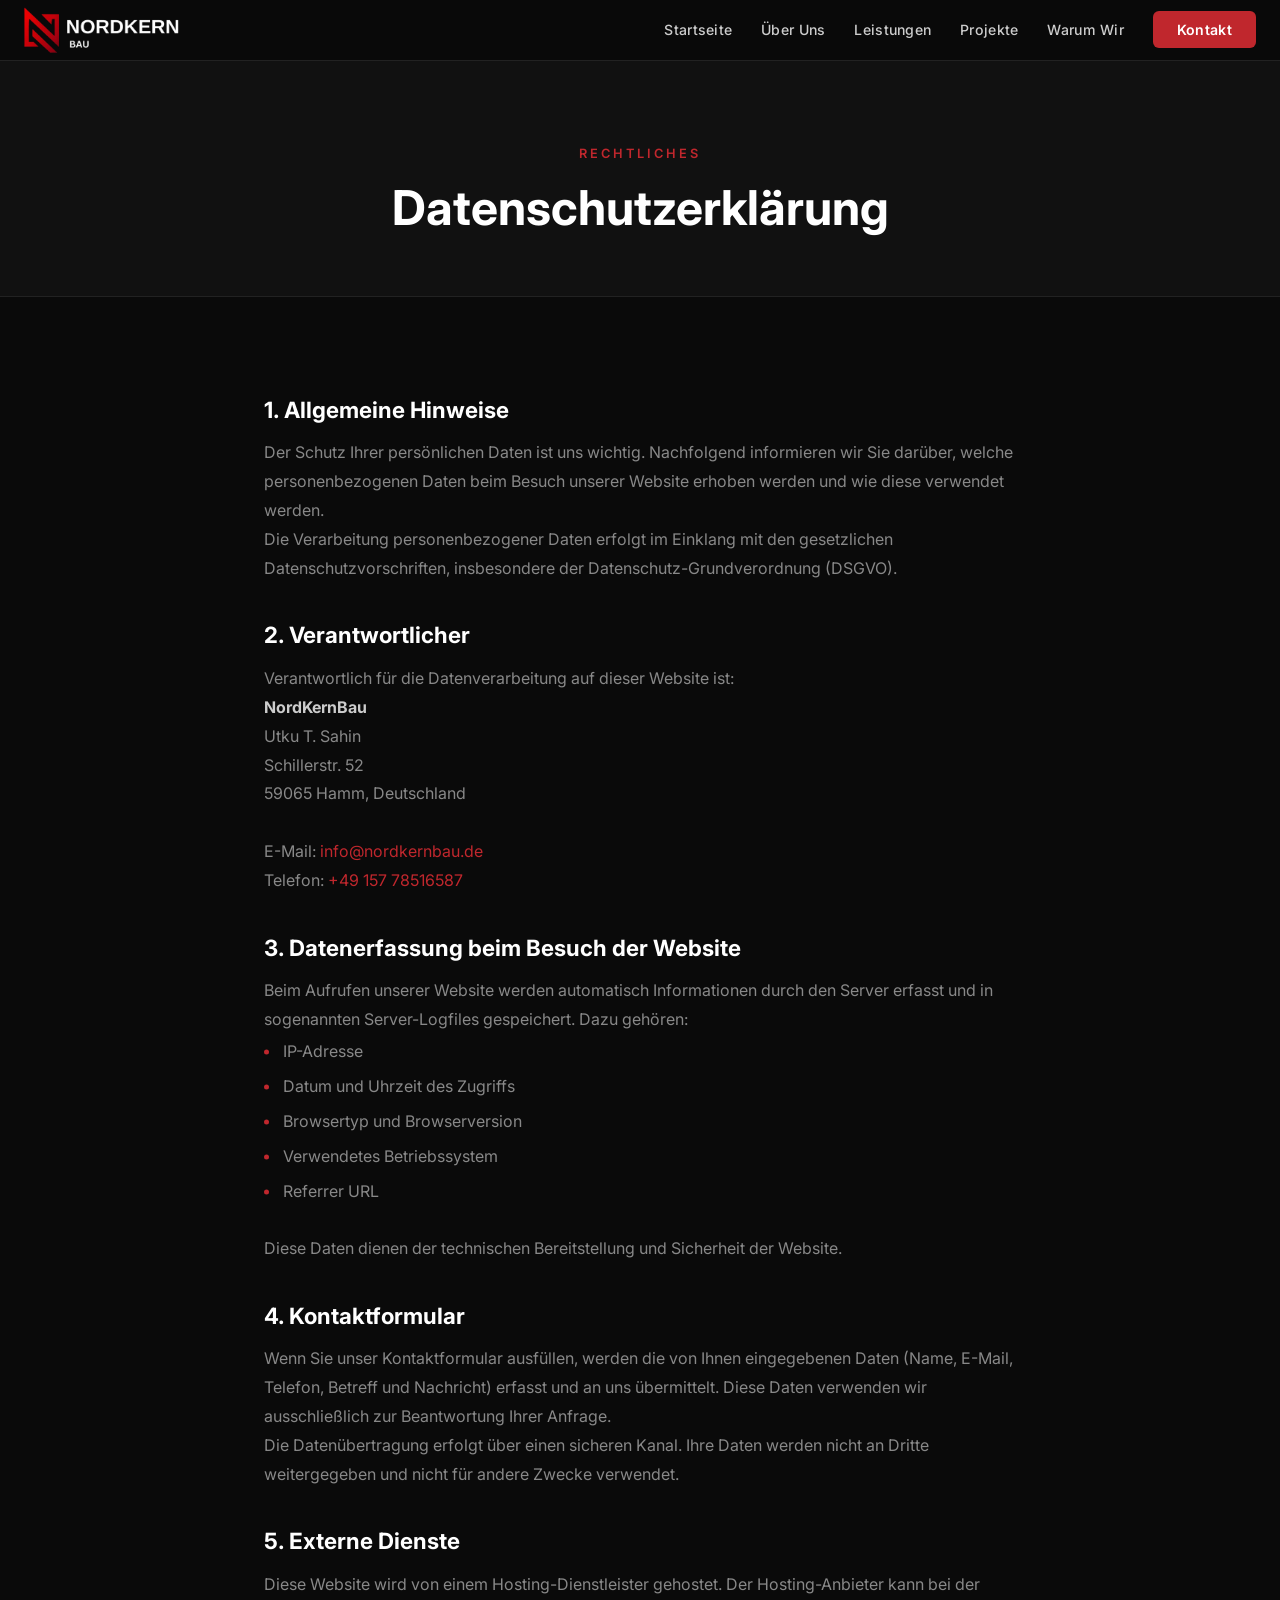
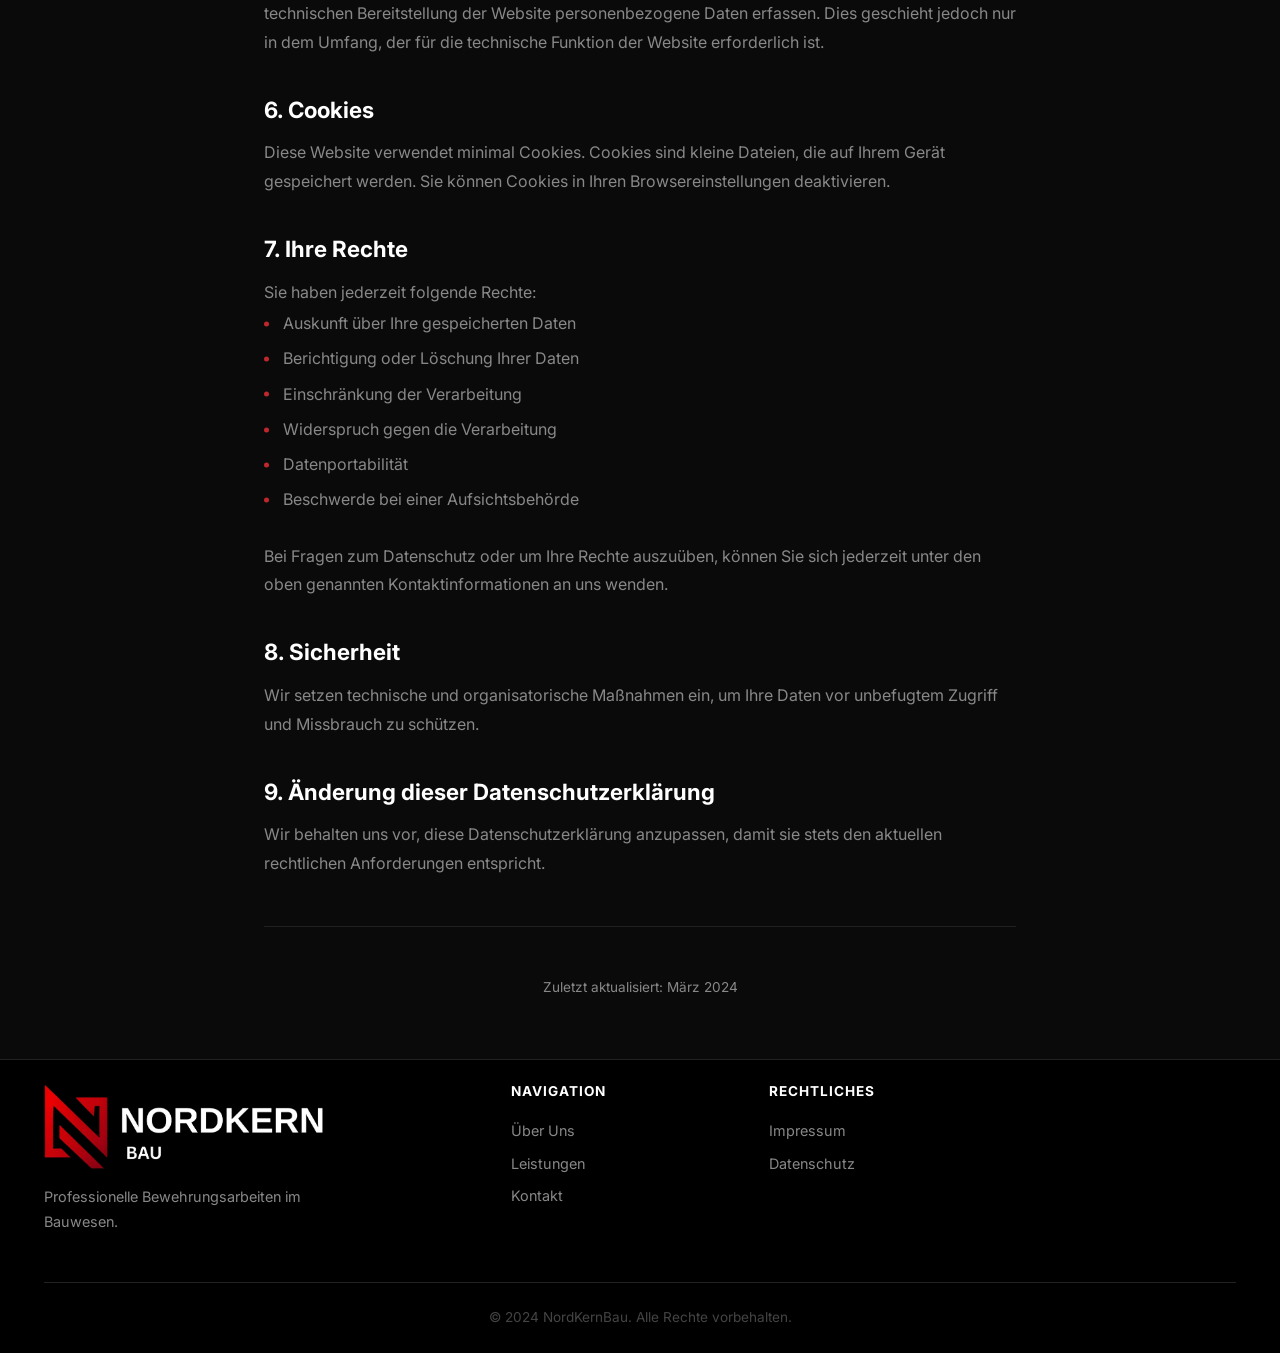
==== datenschutz/index.html @ f7726feb "Fix routing on sub-pages, add logo card to Warum Wir section Co-Authored-By: Claude Opus 4.6 (1M con" ====
<!DOCTYPE html>
<html lang="de">
<head>
    <meta charset="UTF-8">
    <meta name="viewport" content="width=device-width, initial-scale=1.0">
    <title>Datenschutzerklärung - NordKernBau</title>
    <link rel="icon" type="image/png" href="../favicon.png">
    <link rel="apple-touch-icon" href="../favicon.png">
    <link rel="stylesheet" href="../style.css?v=7">
    <link rel="preconnect" href="https://fonts.googleapis.com">
    <link rel="preconnect" href="https://fonts.gstatic.com" crossorigin>
    <link href="https://fonts.googleapis.com/css2?family=Inter:wght@300;400;500;600;700;800&display=swap" rel="stylesheet">
</head>
<body>
    <nav class="navbar scrolled" id="navbar">
        <div class="container">
            <div class="navbar-brand">
                <a href="../"><img src="../logo.png" alt="NordKernBau Logo"></a>
            </div>
            <ul class="nav-menu" id="navMenu">
                <li><a href="../#hero">Startseite</a></li>
                <li><a href="../#about">Über Uns</a></li>
                <li><a href="../#services">Leistungen</a></li>
                <li><a href="../#gallery">Projekte</a></li>
                <li><a href="../#why-us">Warum Wir</a></li>
                <li><a href="../kontakt/" class="nav-cta">Kontakt</a></li>
            </ul>
            <div class="hamburger" id="hamburger">
                <span></span>
                <span></span>
                <span></span>
            </div>
        </div>
    </nav>

    <section class="legal-hero">
        <div class="container">
            <span class="section-tag">Rechtliches</span>
            <h1>Datenschutzerklärung</h1>
        </div>
    </section>

    <section class="legal-content">
        <div class="container">
            <h2>1. Allgemeine Hinweise</h2>
            <p>
                Der Schutz Ihrer persönlichen Daten ist uns wichtig. Nachfolgend informieren wir Sie darüber,
                welche personenbezogenen Daten beim Besuch unserer Website erhoben werden und wie diese verwendet werden.
            </p>
            <p>
                Die Verarbeitung personenbezogener Daten erfolgt im Einklang mit den gesetzlichen Datenschutzvorschriften,
                insbesondere der Datenschutz-Grundverordnung (DSGVO).
            </p>

            <h2>2. Verantwortlicher</h2>
            <p>
                Verantwortlich für die Datenverarbeitung auf dieser Website ist:
            </p>
            <p>
                <strong>NordKernBau</strong><br>
                Utku T. Sahin<br>
                Schillerstr. 52<br>
                59065 Hamm, Deutschland<br><br>
                E-Mail: <a href="mailto:info@nordkernbau.de">info@nordkernbau.de</a><br>
                Telefon: <a href="tel:+4915778516587">+49 157 78516587</a>
            </p>

            <h2>3. Datenerfassung beim Besuch der Website</h2>
            <p>
                Beim Aufrufen unserer Website werden automatisch Informationen durch den Server erfasst
                und in sogenannten Server-Logfiles gespeichert. Dazu gehören:
            </p>
            <ul>
                <li>IP-Adresse</li>
                <li>Datum und Uhrzeit des Zugriffs</li>
                <li>Browsertyp und Browserversion</li>
                <li>Verwendetes Betriebssystem</li>
                <li>Referrer URL</li>
            </ul>
            <p>Diese Daten dienen der technischen Bereitstellung und Sicherheit der Website.</p>

            <h2>4. Kontaktformular</h2>
            <p>
                Wenn Sie unser Kontaktformular ausfüllen, werden die von Ihnen eingegebenen Daten
                (Name, E-Mail, Telefon, Betreff und Nachricht) erfasst und an uns übermittelt.
                Diese Daten verwenden wir ausschließlich zur Beantwortung Ihrer Anfrage.
            </p>
            <p>
                Die Datenübertragung erfolgt über einen sicheren Kanal. Ihre Daten werden nicht an
                Dritte weitergegeben und nicht für andere Zwecke verwendet.
            </p>

            <h2>5. Externe Dienste</h2>
            <p>
                Diese Website wird von einem Hosting-Dienstleister gehostet. Der Hosting-Anbieter kann
                bei der technischen Bereitstellung der Website personenbezogene Daten erfassen. Dies
                geschieht jedoch nur in dem Umfang, der für die technische Funktion der Website erforderlich ist.
            </p>

            <h2>6. Cookies</h2>
            <p>
                Diese Website verwendet minimal Cookies. Cookies sind kleine Dateien, die auf Ihrem Gerät
                gespeichert werden. Sie können Cookies in Ihren Browsereinstellungen deaktivieren.
            </p>

            <h2>7. Ihre Rechte</h2>
            <p>Sie haben jederzeit folgende Rechte:</p>
            <ul>
                <li>Auskunft über Ihre gespeicherten Daten</li>
                <li>Berichtigung oder Löschung Ihrer Daten</li>
                <li>Einschränkung der Verarbeitung</li>
                <li>Widerspruch gegen die Verarbeitung</li>
                <li>Datenportabilität</li>
                <li>Beschwerde bei einer Aufsichtsbehörde</li>
            </ul>
            <p>
                Bei Fragen zum Datenschutz oder um Ihre Rechte auszuüben, können Sie sich jederzeit
                unter den oben genannten Kontaktinformationen an uns wenden.
            </p>

            <h2>8. Sicherheit</h2>
            <p>
                Wir setzen technische und organisatorische Maßnahmen ein, um Ihre Daten vor unbefugtem
                Zugriff und Missbrauch zu schützen.
            </p>

            <h2>9. Änderung dieser Datenschutzerklärung</h2>
            <p>
                Wir behalten uns vor, diese Datenschutzerklärung anzupassen, damit sie stets den aktuellen
                rechtlichen Anforderungen entspricht.
            </p>

            <hr class="legal-divider">
            <p style="text-align:center;font-size:0.85rem;">Zuletzt aktualisiert: März 2024</p>
        </div>
    </section>

    <footer class="footer">
        <div class="container">
            <div class="footer-content">
                <div class="footer-section footer-brand">
                    <img src="../logo.png" alt="NordKernBau Logo" class="footer-logo">
                    <p>Professionelle Bewehrungsarbeiten im Bauwesen.</p>
                </div>
                <div class="footer-section">
                    <h4>Navigation</h4>
                    <ul>
                        <li><a href="index.html#about">Über Uns</a></li>
                        <li><a href="index.html#services">Leistungen</a></li>
                        <li><a href="../kontakt/">Kontakt</a></li>
                    </ul>
                </div>
                <div class="footer-section">
                    <h4>Rechtliches</h4>
                    <ul>
                        <li><a href="../impressum/">Impressum</a></li>
                        <li><a href="../datenschutz/">Datenschutz</a></li>
                    </ul>
                </div>
            </div>
            <div class="footer-bottom">
                <p>&copy; 2024 NordKernBau. Alle Rechte vorbehalten.</p>
            </div>
        </div>
    </footer>
    <script src="../script.js"></script>
</body>
</html>
---- style.css ----
/* ===== Reset & Base ===== */
*, *::before, *::after {
    margin: 0;
    padding: 0;
    box-sizing: border-box;
}

:root {
    --red: #c0272d;
    --red-light: #e63946;
    --red-dark: #8b1a1e;
    --black: #000000;
    --bg: #0a0a0a;
    --bg-2: #111111;
    --bg-3: #161616;
    --bg-card: #1a1a1a;
    --border: #222222;
    --white: #ffffff;
    --gray-100: #f0f0f0;
    --gray-300: #cccccc;
    --gray-500: #888888;
    --gray-700: #444444;
}

html {
    scroll-behavior: smooth;
}

body {
    font-family: 'Inter', -apple-system, BlinkMacSystemFont, 'Segoe UI', sans-serif;
    line-height: 1.6;
    color: var(--gray-300);
    background-color: var(--bg);
    overflow-x: hidden;
}

img {
    max-width: 100%;
    display: block;
}

a {
    color: inherit;
    text-decoration: none;
}

/* ===== Container ===== */
.container {
    max-width: 1240px;
    margin: 0 auto;
    padding: 0 24px;
}

/* ===== Typography ===== */
h1, h2, h3, h4 {
    color: var(--white);
    line-height: 1.15;
    font-weight: 700;
}

h2 {
    font-size: clamp(2rem, 4vw, 3rem);
    margin-bottom: 1.5rem;
}

.section-tag {
    display: inline-block;
    font-size: 0.8rem;
    font-weight: 600;
    letter-spacing: 3px;
    text-transform: uppercase;
    color: var(--red);
    margin-bottom: 1rem;
}

.section-header {
    text-align: center;
    margin-bottom: 4rem;
}

.section-desc {
    color: var(--gray-500);
    font-size: 1.1rem;
    max-width: 550px;
    margin: 0 auto;
}

/* ===== Navbar ===== */
.navbar {
    position: fixed;
    top: 0;
    left: 0;
    right: 0;
    z-index: 1000;
    background: rgba(10, 10, 10, 0.85);
    backdrop-filter: blur(20px);
    -webkit-backdrop-filter: blur(20px);
    border-bottom: 1px solid transparent;
    transition: all 0.4s ease;
}

.navbar.scrolled {
    border-bottom-color: var(--border);
    background: rgba(10, 10, 10, 0.95);
}

.navbar .container {
    display: flex;
    justify-content: space-between;
    align-items: center;
    height: 60px;
    max-width: 100%;
    padding: 0 24px;
}

.navbar-brand {
    flex-shrink: 0;
    display: flex;
    align-items: center;
}

.navbar-brand img {
    height: 47px !important;
    width: auto !important;
    max-width: none !important;
    max-height: none !important;
    object-fit: contain;
}

.nav-menu {
    display: flex;
    list-style: none;
    align-items: center;
    gap: 1.8rem;
    margin-left: auto;
}

.nav-menu a {
    font-size: 0.88rem;
    font-weight: 500;
    color: var(--gray-300);
    transition: color 0.3s;
    letter-spacing: 0.3px;
}

.nav-menu a:hover {
    color: var(--white);
}

.nav-cta {
    background: var(--red);
    color: var(--white) !important;
    padding: 10px 24px;
    border-radius: 6px;
    font-weight: 600 !important;
    transition: background 0.3s, transform 0.3s !important;
}

.nav-cta:hover {
    background: var(--red-light) !important;
    transform: translateY(-1px);
}

.hamburger {
    display: none;
    flex-direction: column;
    cursor: pointer;
    gap: 6px;
}

.hamburger span {
    width: 24px;
    height: 2px;
    background: var(--white);
    transition: 0.3s;
}

/* ===== Hero ===== */
.hero {
    position: relative;
    height: calc(100vh - 60px);
    margin-top: 60px;
    min-height: 640px;
    display: flex;
    align-items: center;
    overflow: hidden;
}

.hero-bg {
    position: absolute;
    inset: 0;
    z-index: 0;
}

.hero-bg .hero-img {
    width: 100%;
    height: 100%;
    object-fit: cover;
    object-position: center 25%;
}

.hero-overlay {
    position: absolute;
    inset: 0;
    background: linear-gradient(135deg, rgba(0,0,0,0.85) 0%, rgba(0,0,0,0.5) 50%, rgba(0,0,0,0.7) 100%);
}

.hero .container {
    position: relative;
    z-index: 2;
}

.hero-content {
    max-width: 680px;
}

.hero-badge {
    display: inline-block;
    font-size: 0.78rem;
    font-weight: 600;
    letter-spacing: 3px;
    text-transform: uppercase;
    color: var(--red);
    margin-bottom: 1.5rem;
    padding: 8px 16px;
    border: 1px solid rgba(192, 39, 45, 0.3);
    border-radius: 4px;
}

.hero-title {
    font-size: clamp(2.8rem, 6vw, 5rem);
    font-weight: 800;
    color: var(--white);
    margin-bottom: 1.5rem;
    line-height: 1.05;
}

.hero-description {
    font-size: 1.15rem;
    color: var(--gray-300);
    margin-bottom: 2.5rem;
    max-width: 520px;
    line-height: 1.7;
}

.hero-actions {
    display: flex;
    gap: 1rem;
    flex-wrap: wrap;
}

.hero-scroll {
    position: absolute;
    bottom: 40px;
    left: 50%;
    transform: translateX(-50%);
    z-index: 2;
    display: flex;
    flex-direction: column;
    align-items: center;
    gap: 8px;
}

.hero-scroll span {
    font-size: 0.7rem;
    letter-spacing: 2px;
    text-transform: uppercase;
    color: var(--gray-500);
}

.scroll-line {
    width: 1px;
    height: 50px;
    background: linear-gradient(to bottom, var(--red), transparent);
    animation: scrollPulse 2s ease-in-out infinite;
}

@keyframes scrollPulse {
    0%, 100% { opacity: 1; height: 50px; }
    50% { opacity: 0.4; height: 30px; }
}

/* ===== Buttons ===== */
.btn {
    display: inline-flex;
    align-items: center;
    justify-content: center;
    padding: 14px 32px;
    border-radius: 6px;
    font-weight: 600;
    font-size: 0.95rem;
    cursor: pointer;
    transition: all 0.3s ease;
    border: none;
    letter-spacing: 0.3px;
}

.btn-primary {
    background: var(--red);
    color: var(--white);
}

.btn-primary:hover {
    background: var(--red-light);
    transform: translateY(-2px);
    box-shadow: 0 8px 30px rgba(192, 39, 45, 0.35);
}

.btn-outline {
    background: transparent;
    color: var(--white);
    border: 1px solid var(--gray-700);
}

.btn-outline:hover {
    border-color: var(--white);
    background: rgba(255, 255, 255, 0.05);
    transform: translateY(-2px);
}

/* ===== Stats Bar ===== */
.stats-bar {
    background: var(--bg-2);
    border-top: 1px solid var(--border);
    border-bottom: 1px solid var(--border);
    padding: 3rem 0;
}

.stats-grid {
    display: flex;
    justify-content: center;
    align-items: center;
    gap: 4rem;
}

.stat {
    text-align: center;
}

.stat-number {
    font-size: 2.8rem;
    font-weight: 800;
    color: var(--white);
}

.stat-suffix {
    font-size: 2rem;
    font-weight: 700;
    color: var(--red);
}

.stat-label {
    display: block;
    font-size: 0.85rem;
    color: var(--gray-500);
    margin-top: 0.3rem;
    letter-spacing: 0.5px;
}

.stat-divider {
    width: 1px;
    height: 50px;
    background: var(--border);
}

/* ===== About ===== */
.about {
    padding: 120px 0;
    background: var(--bg);
}

.about-grid {
    display: grid;
    grid-template-columns: 1fr 1fr;
    gap: 5rem;
    align-items: center;
}

.about-image {
    position: relative;
}

.about-image img {
    width: 100%;
    height: 500px;
    object-fit: cover;
    border-radius: 8px;
}

.about-image-accent {
    position: absolute;
    bottom: -20px;
    right: -20px;
    width: 200px;
    height: 200px;
    border: 2px solid var(--red);
    border-radius: 8px;
    z-index: -1;
}

.about-text h2 {
    text-align: left;
}

.about-text p {
    font-size: 1.05rem;
    color: var(--gray-500);
    margin-bottom: 1.5rem;
    line-height: 1.8;
}

.about-highlights {
    display: flex;
    flex-direction: column;
    gap: 0.8rem;
    margin-top: 2rem;
}

.highlight {
    display: flex;
    align-items: center;
    gap: 12px;
    font-weight: 500;
    color: var(--gray-300);
}

.highlight-icon {
    color: var(--red);
    font-size: 0.7rem;
}

/* ===== Services ===== */
.services {
    padding: 120px 0;
    background: var(--bg-2);
}

.services-grid {
    display: grid;
    grid-template-columns: repeat(auto-fit, minmax(340px, 1fr));
    gap: 1.5rem;
}

.service-card {
    background: var(--bg-card);
    padding: 2.5rem;
    border-radius: 8px;
    border: 1px solid var(--border);
    transition: all 0.4s ease;
    position: relative;
    overflow: hidden;
}

.service-card::before {
    content: '';
    position: absolute;
    top: 0;
    left: 0;
    width: 0;
    height: 3px;
    background: var(--red);
    transition: width 0.4s ease;
}

.service-card:hover::before {
    width: 100%;
}

.service-card:hover {
    transform: translateY(-5px);
    border-color: rgba(192, 39, 45, 0.3);
    box-shadow: 0 20px 40px rgba(0, 0, 0, 0.3);
}

.service-number {
    font-size: 3rem;
    font-weight: 800;
    color: var(--border);
    margin-bottom: 1rem;
    line-height: 1;
}

.service-card h3 {
    font-size: 1.2rem;
    margin-bottom: 1rem;
}

.service-card p {
    color: var(--gray-500);
    font-size: 0.95rem;
    line-height: 1.7;
}

/* ===== Gallery ===== */
.gallery {
    padding: 120px 0;
    background: var(--bg);
}

.gallery-masonry {
    columns: 3;
    column-gap: 16px;
}

.gallery-card {
    break-inside: avoid;
    margin-bottom: 16px;
    cursor: pointer;
    opacity: 0;
    transform: translateY(30px);
    transition: opacity 0.6s ease, transform 0.6s ease;
}

.gallery-card.visible {
    opacity: 1;
    transform: translateY(0);
}

.gallery-card-inner {
    position: relative;
    overflow: hidden;
    border-radius: 10px;
    background: var(--bg-2);
}

.gallery-card-inner img {
    width: 100%;
    height: auto;
    display: block;
    transition: transform 0.6s cubic-bezier(0.25, 0.46, 0.45, 0.94), filter 0.4s ease;
}

.gallery-card:hover .gallery-card-inner img {
    transform: scale(1.08);
    filter: brightness(0.7);
}

.gallery-card-overlay {
    position: absolute;
    inset: 0;
    display: flex;
    align-items: flex-end;
    justify-content: space-between;
    padding: 1.5rem;
    background: linear-gradient(to top, rgba(0,0,0,0.7) 0%, transparent 50%);
    opacity: 0;
    transition: opacity 0.4s ease;
}

.gallery-card:hover .gallery-card-overlay {
    opacity: 1;
}

.gallery-card-content {
    transform: translateY(10px);
    transition: transform 0.4s ease;
}

.gallery-card:hover .gallery-card-content {
    transform: translateY(0);
}

.gallery-card-tag {
    display: inline-block;
    padding: 4px 10px;
    background: var(--accent);
    color: var(--white);
    font-size: 0.7rem;
    font-weight: 600;
    text-transform: uppercase;
    letter-spacing: 0.05em;
    border-radius: 4px;
    margin-bottom: 8px;
}

.gallery-card-content h3 {
    color: var(--white);
    font-size: 1rem;
    font-weight: 600;
}

.gallery-card-zoom {
    width: 40px;
    height: 40px;
    background: rgba(255,255,255,0.15);
    backdrop-filter: blur(8px);
    border-radius: 50%;
    display: flex;
    align-items: center;
    justify-content: center;
    color: var(--white);
    transform: scale(0) rotate(-45deg);
    transition: transform 0.4s cubic-bezier(0.34, 1.56, 0.64, 1);
    flex-shrink: 0;
    align-self: flex-end;
}

.gallery-card:hover .gallery-card-zoom {
    transform: scale(1) rotate(0deg);
}

.gallery-masonry.collapsed {
    max-height: 700px;
    overflow: hidden;
    position: relative;
}

.gallery-masonry.collapsed::after {
    content: '';
    position: absolute;
    bottom: 0;
    left: 0;
    right: 0;
    height: 150px;
    background: linear-gradient(to top, var(--bg) 0%, transparent 100%);
    pointer-events: none;
}

.gallery-toggle {
    display: block;
    margin: 2rem auto 0;
    padding: 12px 40px;
}

.gallery-toggle.hidden {
    display: none;
}

/* ===== Lightbox ===== */
.lightbox {
    display: none;
    position: fixed;
    inset: 0;
    z-index: 10000;
    background: rgba(0, 0, 0, 0.95);
    align-items: center;
    justify-content: center;
}

.lightbox.active {
    display: flex;
}

.lightbox img {
    max-width: 90vw;
    max-height: 85vh;
    object-fit: contain;
    border-radius: 8px;
    animation: lightboxFadeIn 0.3s ease;
}

@keyframes lightboxFadeIn {
    from { opacity: 0; transform: scale(0.95); }
    to { opacity: 1; transform: scale(1); }
}

.lightbox-close {
    position: absolute;
    top: 20px;
    right: 30px;
    font-size: 2.5rem;
    color: white;
    background: none;
    border: none;
    cursor: pointer;
    z-index: 10001;
    transition: transform 0.2s;
}

.lightbox-close:hover {
    transform: scale(1.2);
}

.lightbox-prev,
.lightbox-next {
    position: absolute;
    top: 50%;
    transform: translateY(-50%);
    font-size: 2rem;
    color: white;
    background: rgba(255,255,255,0.1);
    border: none;
    cursor: pointer;
    width: 50px;
    height: 50px;
    border-radius: 50%;
    display: flex;
    align-items: center;
    justify-content: center;
    transition: background 0.3s;
}

.lightbox-prev:hover,
.lightbox-next:hover {
    background: rgba(255,255,255,0.25);
}

.lightbox-prev { left: 20px; }
.lightbox-next { right: 20px; }

.lightbox-counter {
    position: absolute;
    bottom: 20px;
    left: 50%;
    transform: translateX(-50%);
    color: rgba(255,255,255,0.6);
    font-size: 0.9rem;
}

/* ===== Image Banner ===== */
.image-banner {
    position: relative;
    height: 400px;
    overflow: hidden;
}

.image-banner img {
    width: 100%;
    height: 100%;
    object-fit: cover;
}

.banner-overlay {
    position: absolute;
    inset: 0;
    background: rgba(0, 0, 0, 0.65);
}

.banner-content {
    position: absolute;
    inset: 0;
    display: flex;
    flex-direction: column;
    align-items: center;
    justify-content: center;
    gap: 2rem;
    z-index: 2;
}

.banner-content h2 {
    font-size: clamp(1.5rem, 3vw, 2.5rem);
    text-align: center;
}

/* ===== Why Us ===== */
.why-us {
    padding: 120px 0;
    background: var(--bg-2);
}

.why-grid {
    display: grid;
    grid-template-columns: repeat(auto-fit, minmax(280px, 1fr));
    gap: 2rem;
}

.why-card {
    padding: 2.5rem;
    border-radius: 8px;
    background: var(--bg);
    border: 1px solid var(--border);
    transition: all 0.4s ease;
}

.why-card-logo {
    display: flex;
    align-items: center;
    justify-content: center;
}

.why-logo-img {
    width: 60%;
    height: auto;
    opacity: 0.9;
}

.why-card:hover {
    border-color: rgba(192, 39, 45, 0.3);
    transform: translateY(-4px);
}

.why-icon {
    width: 56px;
    height: 56px;
    border-radius: 12px;
    background: rgba(192, 39, 45, 0.1);
    display: flex;
    align-items: center;
    justify-content: center;
    margin-bottom: 1.5rem;
    color: var(--red);
}

.why-card h3 {
    font-size: 1.1rem;
    margin-bottom: 0.8rem;
}

.why-card p {
    color: var(--gray-500);
    font-size: 0.95rem;
    line-height: 1.7;
}

/* ===== Work With Us ===== */
.work-with-us {
    padding: 120px 0;
    background: var(--bg);
}

.wwu-grid {
    display: grid;
    grid-template-columns: 1fr 1fr;
    gap: 5rem;
    align-items: center;
}

.wwu-images {
    display: grid;
    grid-template-columns: 1fr 1fr;
    gap: 1rem;
}

.wwu-img-1 {
    grid-row: span 2;
}

.wwu-img-1 img {
    width: 100%;
    height: 100%;
    object-fit: cover;
    border-radius: 8px;
    min-height: 400px;
}

.wwu-img-2 img {
    width: 100%;
    height: 250px;
    object-fit: cover;
    border-radius: 8px;
}

.wwu-text h2 {
    text-align: left;
}

.wwu-text p {
    font-size: 1.05rem;
    color: var(--gray-500);
    margin-bottom: 2rem;
    line-height: 1.8;
}

.wwu-benefits {
    display: grid;
    grid-template-columns: 1fr 1fr;
    gap: 0.8rem;
    margin-bottom: 2.5rem;
}

.wwu-benefit {
    display: flex;
    align-items: center;
    gap: 10px;
    font-weight: 500;
    color: var(--gray-300);
    font-size: 0.95rem;
}

.wwu-check {
    color: var(--red);
    font-weight: 700;
    font-size: 1.1rem;
}

@media (max-width: 1024px) {
    .wwu-grid {
        grid-template-columns: 1fr;
        gap: 3rem;
    }
}

@media (max-width: 768px) {
    .wwu-images {
        grid-template-columns: 1fr;
    }

    .wwu-img-1 {
        grid-row: span 1;
    }

    .wwu-img-1 img {
        min-height: 250px;
    }

    .wwu-img-2 {
        display: none;
    }

    .wwu-benefits {
        grid-template-columns: 1fr;
    }
}

/* ===== CTA ===== */
.cta {
    padding: 100px 0;
    background: var(--bg);
}

.cta-content {
    text-align: center;
    max-width: 600px;
    margin: 0 auto;
}

.cta-content h2 {
    margin-bottom: 1rem;
}

.cta-content p {
    color: var(--gray-500);
    font-size: 1.1rem;
    margin-bottom: 2.5rem;
}

.cta-actions {
    display: flex;
    gap: 1rem;
    justify-content: center;
    flex-wrap: wrap;
}

/* ===== Footer ===== */
.footer {
    background: var(--black);
    padding: 1.5rem 0 1.5rem;
    border-top: 1px solid var(--border);
}

.footer-content {
    display: grid;
    grid-template-columns: 2fr 1fr 1fr 1fr;
    gap: 3rem;
    margin-bottom: 3rem;
}

.footer-logo {
    height: auto;
    width: 280px;
    max-width: 280px;
    margin-bottom: 1rem;
}

.footer-brand p {
    color: var(--gray-500);
    font-size: 0.9rem;
    max-width: 280px;
    line-height: 1.7;
}

.footer-section h4 {
    font-size: 0.85rem;
    letter-spacing: 1px;
    text-transform: uppercase;
    margin-bottom: 1.2rem;
    color: var(--white);
}

.footer-section ul {
    list-style: none;
}

.footer-section li {
    margin-bottom: 0.6rem;
    font-size: 0.9rem;
    color: var(--gray-500);
}

.footer-section a {
    color: var(--gray-500);
    transition: color 0.3s;
}

.footer-section a:hover {
    color: var(--red);
}

.footer-bottom {
    border-top: 1px solid var(--border);
    padding-top: 1.5rem;
    text-align: center;
    font-size: 0.85rem;
    color: var(--gray-700);
}

/* ===== Contact Page ===== */
.contact-hero {
    padding: 140px 0 60px;
    background: var(--bg-2);
    text-align: center;
    border-bottom: 1px solid var(--border);
}

.contact-hero h1 {
    font-size: clamp(2rem, 4vw, 3.5rem);
    margin-bottom: 1rem;
}

.contact-hero p {
    color: var(--gray-500);
    font-size: 1.1rem;
}

.contact-section {
    padding: 80px 0;
    background: var(--bg);
}

.contact-grid {
    display: grid;
    grid-template-columns: 1fr 1.5fr;
    gap: 4rem;
}

.contact-info-card {
    display: flex;
    gap: 1rem;
    align-items: flex-start;
    padding: 1.5rem 0;
    border-bottom: 1px solid var(--border);
}

.contact-info-card:last-child {
    border-bottom: none;
}

.contact-icon {
    width: 48px;
    height: 48px;
    border-radius: 10px;
    background: rgba(192, 39, 45, 0.1);
    display: flex;
    align-items: center;
    justify-content: center;
    color: var(--red);
    flex-shrink: 0;
}

.contact-info-card h3 {
    font-size: 1rem;
    margin-bottom: 0.3rem;
}

.contact-info-card p {
    color: var(--gray-500);
    font-size: 0.95rem;
    margin: 0;
}

.contact-info-card a {
    color: var(--gray-300);
    transition: color 0.3s;
}

.contact-info-card a:hover {
    color: var(--red);
}

.contact-form {
    background: var(--bg-2);
    padding: 3rem;
    border-radius: 12px;
    border: 1px solid var(--border);
}

.contact-form h3 {
    font-size: 1.5rem;
    margin-bottom: 2rem;
}

.form-row {
    display: grid;
    grid-template-columns: 1fr 1fr;
    gap: 1rem;
}

.form-group {
    margin-bottom: 1.5rem;
}

.form-group label {
    display: block;
    font-size: 0.85rem;
    font-weight: 500;
    color: var(--gray-300);
    margin-bottom: 0.5rem;
}

.form-group input,
.form-group textarea {
    width: 100%;
    padding: 14px 16px;
    border: 1px solid var(--border);
    border-radius: 8px;
    font-family: inherit;
    font-size: 0.95rem;
    background: var(--bg);
    color: var(--white);
    transition: border-color 0.3s, box-shadow 0.3s;
}

.form-group input:focus,
.form-group textarea:focus {
    outline: none;
    border-color: var(--red);
    box-shadow: 0 0 0 3px rgba(192, 39, 45, 0.15);
}

.form-group input::placeholder,
.form-group textarea::placeholder {
    color: var(--gray-700);
}

.contact-form .btn {
    width: 100%;
    padding: 16px;
}

/* ===== Legal Pages ===== */
.legal-hero {
    padding: 140px 0 60px;
    background: var(--bg-2);
    text-align: center;
    border-bottom: 1px solid var(--border);
}

.legal-hero h1 {
    font-size: clamp(2rem, 4vw, 3rem);
}

.legal-content {
    padding: 60px 0;
    background: var(--bg);
}

.legal-content .container {
    max-width: 800px;
}

.legal-content h2 {
    text-align: left;
    font-size: 1.4rem;
    margin-top: 2.5rem;
    margin-bottom: 1rem;
}

.legal-content h3 {
    font-size: 1.1rem;
    margin-top: 1.5rem;
    margin-bottom: 0.5rem;
}

.legal-content p {
    color: var(--gray-500);
    line-height: 1.8;
}

.legal-content a {
    color: var(--red);
}

.legal-content a:hover {
    color: var(--red-light);
}

.legal-content ul {
    list-style: none;
    margin-bottom: 1.5rem;
}

.legal-content li {
    color: var(--gray-500);
    padding: 0.3rem 0;
    padding-left: 1.2rem;
    position: relative;
}

.legal-content li::before {
    content: '';
    position: absolute;
    left: 0;
    top: 50%;
    width: 5px;
    height: 5px;
    background: var(--red);
    border-radius: 50%;
    transform: translateY(-50%);
}

.legal-content strong {
    color: var(--gray-300);
}

.legal-divider {
    margin: 3rem 0;
    border: none;
    border-top: 1px solid var(--border);
}

/* ===== Scroll Animations ===== */
.fade-in {
    opacity: 0;
    transform: translateY(30px);
    transition: opacity 0.6s ease, transform 0.6s ease;
}

.fade-in.visible {
    opacity: 1;
    transform: translateY(0);
}

/* ===== Responsive ===== */
@media (max-width: 1024px) {
    .about-grid {
        grid-template-columns: 1fr;
        gap: 3rem;
    }

    .about-image img {
        height: 350px;
    }

    .about-image-accent {
        display: none;
    }

    .footer-content {
        grid-template-columns: 1fr 1fr;
        gap: 2rem;
    }

    .contact-grid {
        grid-template-columns: 1fr;
    }
}

@media (max-width: 768px) {
    .navbar .container {
        height: 50px;
        padding: 0 14px;
    }

    .navbar-brand img {
        height: 38px !important;
    }

    .nav-menu {
        display: none;
        position: fixed;
        top: 0;
        left: 0;
        width: 100vw;
        height: 100vh;
        background: #0a0a0a;
        flex-direction: column;
        align-items: center;
        justify-content: center;
        gap: 1.8rem;
        padding-bottom: 60px;
        z-index: 9999;
    }

    .nav-menu.active {
        display: flex;
    }

    .nav-menu a {
        font-size: 1.3rem;
        color: var(--white);
    }

    .nav-cta {
        font-size: 1.3rem !important;
        padding: 14px 36px !important;
        margin-top: 1rem;
    }

    .hamburger {
        display: flex;
        z-index: 10000;
        position: relative;
    }

    .hamburger.active span:nth-child(1) {
        transform: rotate(45deg) translate(6px, 6px);
    }

    .hamburger.active span:nth-child(2) {
        opacity: 0;
    }

    .hamburger.active span:nth-child(3) {
        transform: rotate(-45deg) translate(6px, -6px);
    }

    .hero {
        min-height: 600px;
    }

    .hero-scroll {
        display: none;
    }

    .stats-grid {
        flex-direction: column;
        gap: 2rem;
    }

    .stat-divider {
        width: 50px;
        height: 1px;
    }

    .services-grid {
        grid-template-columns: 1fr;
    }

    .gallery-masonry {
        columns: unset;
        column-gap: unset;
        display: flex;
        overflow-x: auto;
        scroll-snap-type: x mandatory;
        -webkit-overflow-scrolling: touch;
        gap: 12px;
        padding-bottom: 16px;
        scrollbar-width: none;
    }

    .gallery-masonry::-webkit-scrollbar {
        display: none;
    }

    .gallery-card {
        margin-bottom: 0;
        flex: 0 0 85%;
        scroll-snap-align: center;
    }

    .gallery-masonry.collapsed {
        max-height: none;
        overflow-x: auto;
    }

    .gallery-masonry.collapsed::after {
        display: none;
    }

    .gallery-toggle {
        display: none !important;
    }

    .lightbox-prev,
    .lightbox-next {
        display: none;
    }

    .footer-logo {
        height: 46px;
    }

    .why-grid {
        grid-template-columns: 1fr;
    }

    .footer-content {
        grid-template-columns: 1fr;
    }

    .form-row {
        grid-template-columns: 1fr;
    }

    .image-banner {
        height: 300px;
    }
}

@media (max-width: 480px) {
    .hero-title {
        font-size: 2.2rem;
    }

    .hero-actions {
        flex-direction: column;
    }

    .hero-actions .btn {
        width: 100%;
    }

    .contact-form {
        padding: 1.5rem;
    }
}

/* ===== WhatsApp Floating Button ===== */
.whatsapp-float {
    position: fixed;
    bottom: 28px;
    right: 28px;
    width: 56px;
    height: 56px;
    background: #25d366;
    border-radius: 50%;
    display: flex;
    align-items: center;
    justify-content: center;
    box-shadow: 0 4px 16px rgba(37, 211, 102, 0.4);
    z-index: 9999;
    transition: transform 0.3s ease, box-shadow 0.3s ease;
    text-decoration: none;
}

.whatsapp-float:hover {
    transform: scale(1.1);
    box-shadow: 0 6px 24px rgba(37, 211, 102, 0.6);
}

/* WhatsApp card on contact page */
.whatsapp-card .whatsapp-icon {
    background: rgba(37, 211, 102, 0.15);
    color: #25d366;
}

.whatsapp-card a {
    color: #25d366;
}

.whatsapp-card a:hover {
    color: #1da851;
}

/* Footer WhatsApp link */
.footer-whatsapp::before {
    content: '';
    display: inline-block;
    width: 14px;
    height: 14px;
    margin-right: 4px;
    vertical-align: middle;
    background-image: url("data:image/svg+xml,%3Csvg viewBox='0 0 32 32' fill='%2325d366' xmlns='http://www.w3.org/2000/svg'%3E%3Cpath d='M16.004 0h-.008C7.174 0 0 7.176 0 16c0 3.5 1.128 6.744 3.046 9.378L1.054 31.29l6.118-1.96A15.9 15.9 0 0 0 16.004 32C24.826 32 32 24.822 32 16S24.826 0 16.004 0zm9.335 22.594c-.39 1.1-1.932 2.014-3.17 2.28-.846.18-1.95.324-5.67-1.218-4.762-1.972-7.828-6.81-8.066-7.126-.23-.316-1.926-2.566-1.926-4.892s1.218-3.47 1.65-3.944c.39-.428 1.026-.642 1.636-.642.198 0 .376.01.536.018.432.018.648.044.934.724.356.852 1.224 2.986 1.33 3.204.108.216.216.504.07.79-.136.294-.252.476-.468.73-.216.254-.428.45-.644.724-.198.236-.42.49-.176.932.244.44 1.082 1.786 2.324 2.894 1.598 1.424 2.944 1.866 3.362 2.072.316.156.694.136.946-.118.32-.324.714-.862 1.114-1.394.284-.38.644-.428.994-.286.356.136 2.248 1.06 2.632 1.254.384.194.642.29.736.45.094.162.094.912-.296 2.012z'/%3E%3C/svg%3E");
    background-size: contain;
    background-repeat: no-repeat;
}

@media (max-width: 768px) {
    .whatsapp-float {
        bottom: 20px;
        right: 20px;
        width: 50px;
        height: 50px;
    }
}
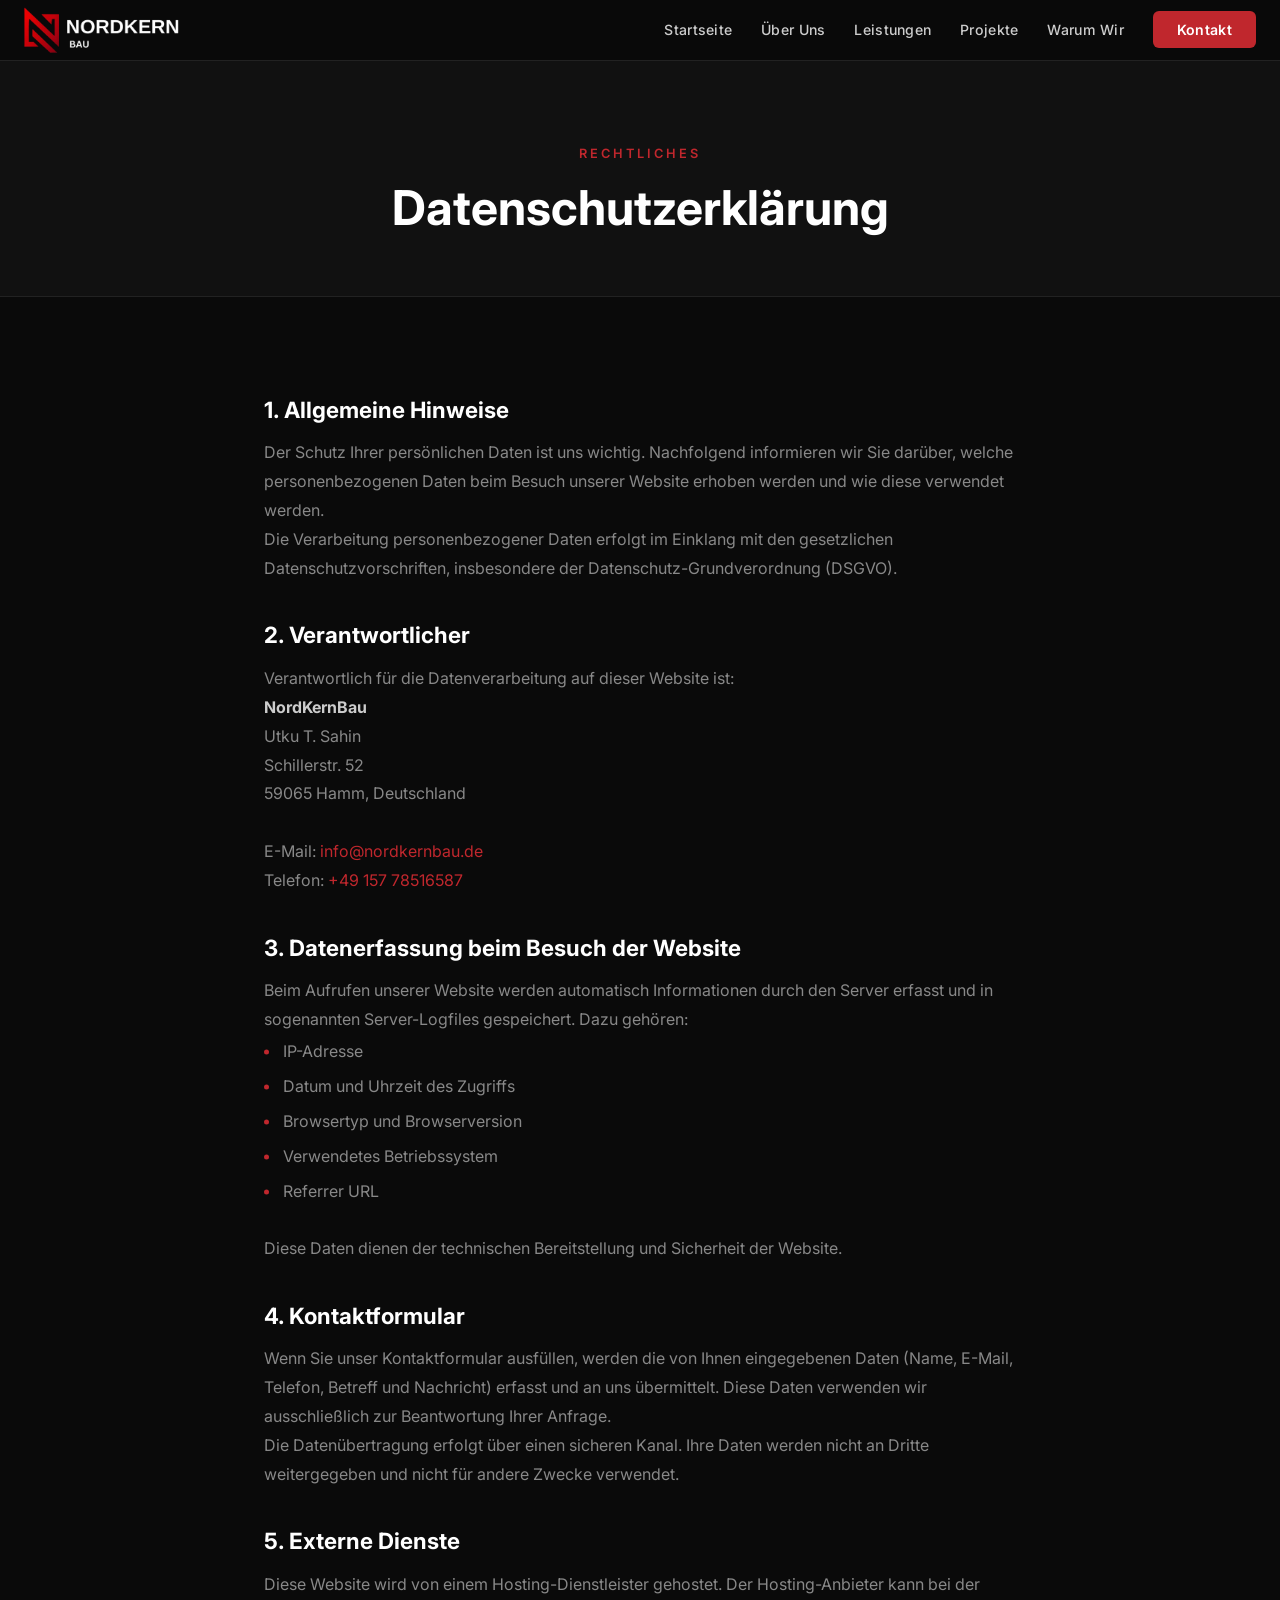
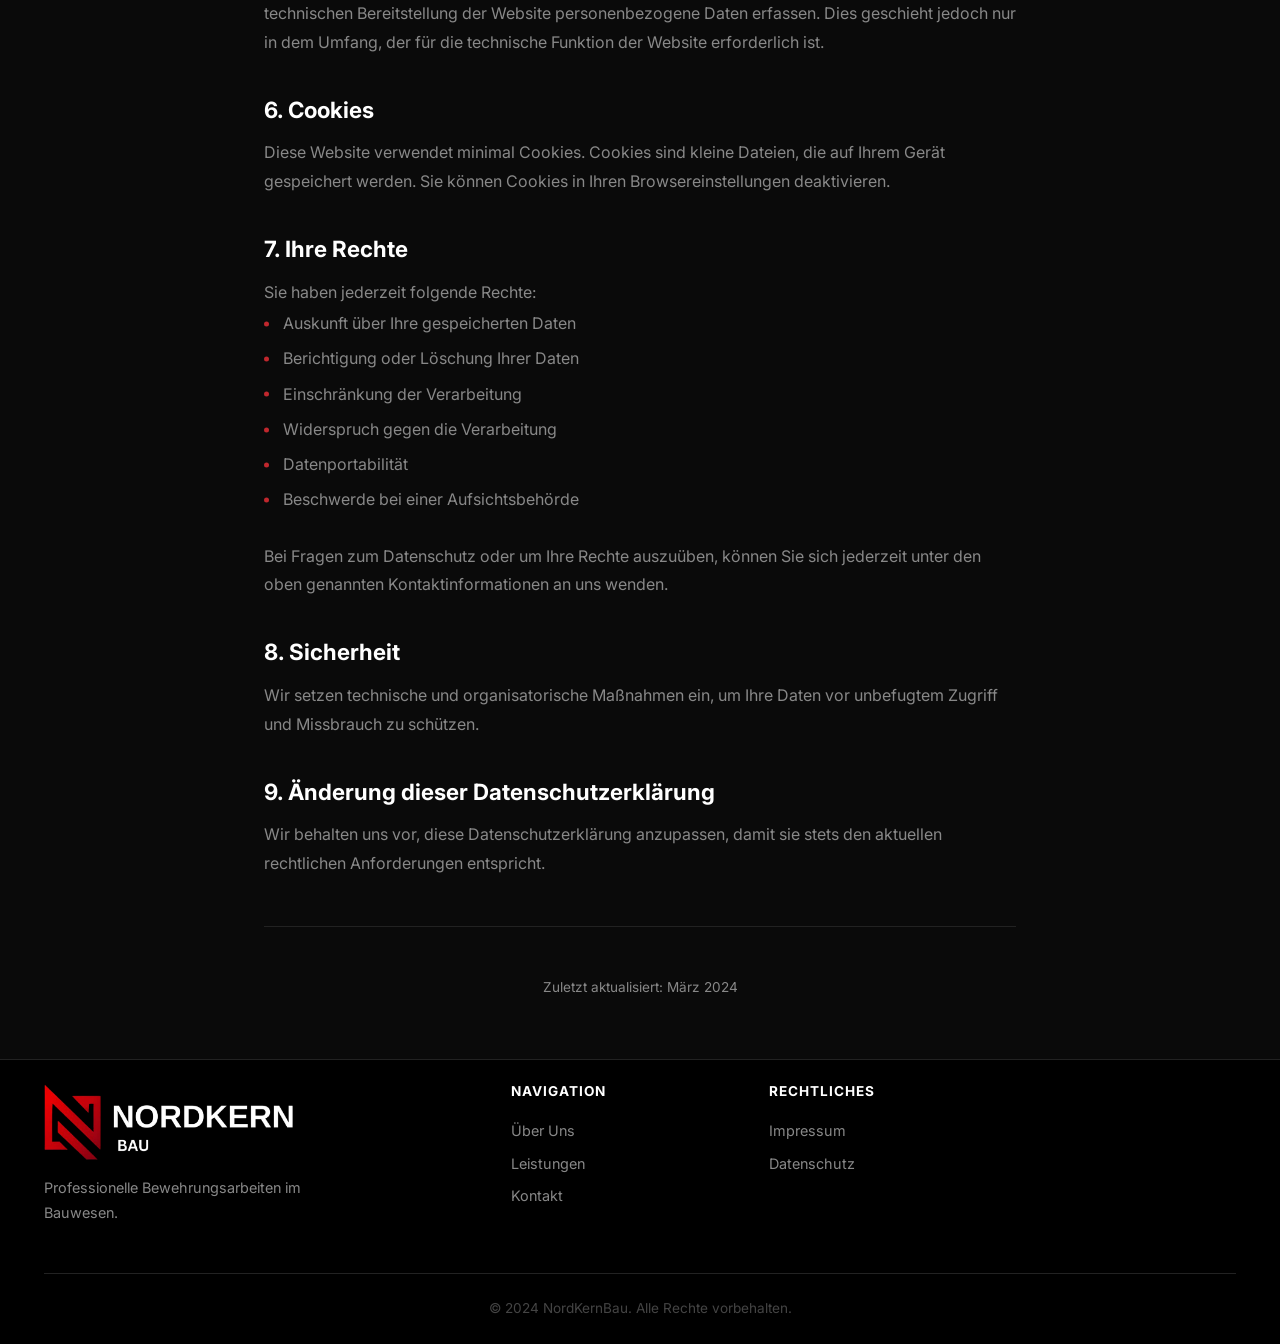
==== commit aa6a65fe: "Fix gallery: show more loads all photos, fix mobile image loading - When clicking Mehr anzeigen, hid" ====
--- a/datenschutz/index.html
+++ b/datenschutz/index.html
@@ -6,7 +6,7 @@
     <title>Datenschutzerklärung - NordKernBau</title>
     <link rel="icon" type="image/png" href="../favicon.png">
     <link rel="apple-touch-icon" href="../favicon.png">
-    <link rel="stylesheet" href="../style.css?v=7">
+    <link rel="stylesheet" href="../style.css?v=8">
     <link rel="preconnect" href="https://fonts.googleapis.com">
     <link rel="preconnect" href="https://fonts.gstatic.com" crossorigin>
     <link href="https://fonts.googleapis.com/css2?family=Inter:wght@300;400;500;600;700;800&display=swap" rel="stylesheet">
--- a/style.css
+++ b/style.css
@@ -497,115 +497,56 @@
     background: var(--bg);
 }
 
-.gallery-masonry {
-    columns: 3;
-    column-gap: 16px;
-}
-
-.gallery-card {
-    break-inside: avoid;
-    margin-bottom: 16px;
-    cursor: pointer;
-    opacity: 0;
-    transform: translateY(30px);
-    transition: opacity 0.6s ease, transform 0.6s ease;
-}
-
-.gallery-card.visible {
-    opacity: 1;
-    transform: translateY(0);
-}
-
-.gallery-card-inner {
+.gallery-wrapper {
     position: relative;
     overflow: hidden;
-    border-radius: 10px;
-    background: var(--bg-2);
-}
-
-.gallery-card-inner img {
-    width: 100%;
-    height: auto;
-    display: block;
-    transition: transform 0.6s cubic-bezier(0.25, 0.46, 0.45, 0.94), filter 0.4s ease;
-}
-
-.gallery-card:hover .gallery-card-inner img {
-    transform: scale(1.08);
-    filter: brightness(0.7);
-}
-
-.gallery-card-overlay {
+}
+
+.gallery-scroll-overlay {
+    display: none;
     position: absolute;
-    inset: 0;
-    display: flex;
-    align-items: flex-end;
-    justify-content: space-between;
-    padding: 1.5rem;
-    background: linear-gradient(to top, rgba(0,0,0,0.7) 0%, transparent 50%);
-    opacity: 0;
-    transition: opacity 0.4s ease;
-}
-
-.gallery-card:hover .gallery-card-overlay {
-    opacity: 1;
-}
-
-.gallery-card-content {
-    transform: translateY(10px);
-    transition: transform 0.4s ease;
-}
-
-.gallery-card:hover .gallery-card-content {
-    transform: translateY(0);
-}
-
-.gallery-card-tag {
-    display: inline-block;
-    padding: 4px 10px;
-    background: var(--accent);
-    color: var(--white);
-    font-size: 0.7rem;
-    font-weight: 600;
-    text-transform: uppercase;
-    letter-spacing: 0.05em;
-    border-radius: 4px;
-    margin-bottom: 8px;
-}
-
-.gallery-card-content h3 {
-    color: var(--white);
-    font-size: 1rem;
-    font-weight: 600;
-}
-
-.gallery-card-zoom {
-    width: 40px;
-    height: 40px;
-    background: rgba(255,255,255,0.15);
-    backdrop-filter: blur(8px);
-    border-radius: 50%;
-    display: flex;
+    right: 0;
+    top: 0;
+    bottom: 0;
+    width: 80px;
+    background: linear-gradient(to left, rgba(0,0,0,0.7) 0%, transparent 100%);
+    z-index: 5;
+    flex-direction: column;
     align-items: center;
     justify-content: center;
-    color: var(--white);
-    transform: scale(0) rotate(-45deg);
-    transition: transform 0.4s cubic-bezier(0.34, 1.56, 0.64, 1);
-    flex-shrink: 0;
-    align-self: flex-end;
-}
-
-.gallery-card:hover .gallery-card-zoom {
-    transform: scale(1) rotate(0deg);
-}
-
-.gallery-masonry.collapsed {
-    max-height: 700px;
+    gap: 8px;
+    color: rgba(255,255,255,0.7);
+    font-size: 0.6rem;
+    letter-spacing: 3px;
+    font-weight: 300;
+    pointer-events: none;
+}
+
+.gallery-scroll-overlay .scroll-arrow {
+    animation: hintArrow 1.5s ease-in-out infinite;
+    opacity: 0.7;
+}
+
+@keyframes hintArrow {
+    0%, 100% { transform: translateX(0); }
+    50% { transform: translateX(6px); }
+}
+
+.gallery-grid-fixed {
+    display: grid;
+    grid-template-columns: repeat(3, 1fr);
+    gap: 12px;
+    max-height: 800px;
     overflow: hidden;
     position: relative;
-}
-
-.gallery-masonry.collapsed::after {
+    transition: max-height 0.6s ease;
+}
+
+.gallery-grid-fixed.expanded {
+    max-height: none;
+}
+
+.gallery-grid-fixed:not(.expanded)::after {
     content: '';
     position: absolute;
     bottom: 0;
@@ -616,6 +557,38 @@
     pointer-events: none;
 }
 
+.gallery-item {
+    cursor: pointer;
+    opacity: 0;
+    transform: translateY(20px);
+    transition: opacity 0.5s ease, transform 0.5s ease;
+}
+
+.gallery-item.visible {
+    opacity: 1;
+    transform: translateY(0);
+}
+
+.gallery-item-inner {
+    position: relative;
+    overflow: hidden;
+    border-radius: 8px;
+    background: var(--bg-2);
+}
+
+.gallery-item-inner img {
+    width: 100%;
+    height: auto;
+    object-fit: contain;
+    display: block;
+    transition: transform 0.5s ease, filter 0.3s ease;
+}
+
+.gallery-item:hover .gallery-item-inner img {
+    transform: scale(1.08);
+    filter: brightness(0.75);
+}
+
 .gallery-toggle {
     display: block;
     margin: 2rem auto 0;
@@ -646,7 +619,25 @@
     max-height: 85vh;
     object-fit: contain;
     border-radius: 8px;
-    animation: lightboxFadeIn 0.3s ease;
+    transition: opacity 0.4s ease, transform 0.4s cubic-bezier(0.25, 0.46, 0.45, 0.94);
+}
+
+.lightbox img.lightbox-slide-left {
+    animation: slideLeft 0.4s cubic-bezier(0.25, 0.46, 0.45, 0.94);
+}
+
+.lightbox img.lightbox-slide-right {
+    animation: slideRight 0.4s cubic-bezier(0.25, 0.46, 0.45, 0.94);
+}
+
+@keyframes slideLeft {
+    from { opacity: 0; transform: translateX(60px) scale(0.95); }
+    to { opacity: 1; transform: translateX(0) scale(1); }
+}
+
+@keyframes slideRight {
+    from { opacity: 0; transform: translateX(-60px) scale(0.95); }
+    to { opacity: 1; transform: translateX(0) scale(1); }
 }
 
 @keyframes lightboxFadeIn {
@@ -769,7 +760,7 @@
 }
 
 .why-logo-img {
-    width: 60%;
+    width: 66%;
     height: auto;
     opacity: 0.9;
 }
@@ -947,8 +938,8 @@
 
 .footer-logo {
     height: auto;
-    width: 280px;
-    max-width: 280px;
+    width: 100%;
+    max-width: 250px;
     margin-bottom: 1rem;
 }
 
@@ -1326,9 +1317,13 @@
         grid-template-columns: 1fr;
     }
 
-    .gallery-masonry {
-        columns: unset;
-        column-gap: unset;
+    .gallery-scroll-overlay {
+        display: flex;
+    }
+
+    .gallery-grid-fixed {
+        grid-template-columns: 1fr;
+        max-height: none;
         display: flex;
         overflow-x: auto;
         scroll-snap-type: x mandatory;
@@ -1338,23 +1333,21 @@
         scrollbar-width: none;
     }
 
-    .gallery-masonry::-webkit-scrollbar {
+    .gallery-grid-fixed::-webkit-scrollbar {
         display: none;
     }
 
-    .gallery-card {
-        margin-bottom: 0;
+    .gallery-grid-fixed:not(.expanded)::after {
+        display: none;
+    }
+
+    .gallery-item {
         flex: 0 0 85%;
         scroll-snap-align: center;
     }
 
-    .gallery-masonry.collapsed {
-        max-height: none;
-        overflow-x: auto;
-    }
-
-    .gallery-masonry.collapsed::after {
-        display: none;
+    .gallery-item-inner {
+        height: auto;
     }
 
     .gallery-toggle {
@@ -1367,7 +1360,9 @@
     }
 
     .footer-logo {
-        height: 46px;
+        height: auto;
+        width: 200px;
+        max-width: 200px;
     }
 
     .why-grid {
